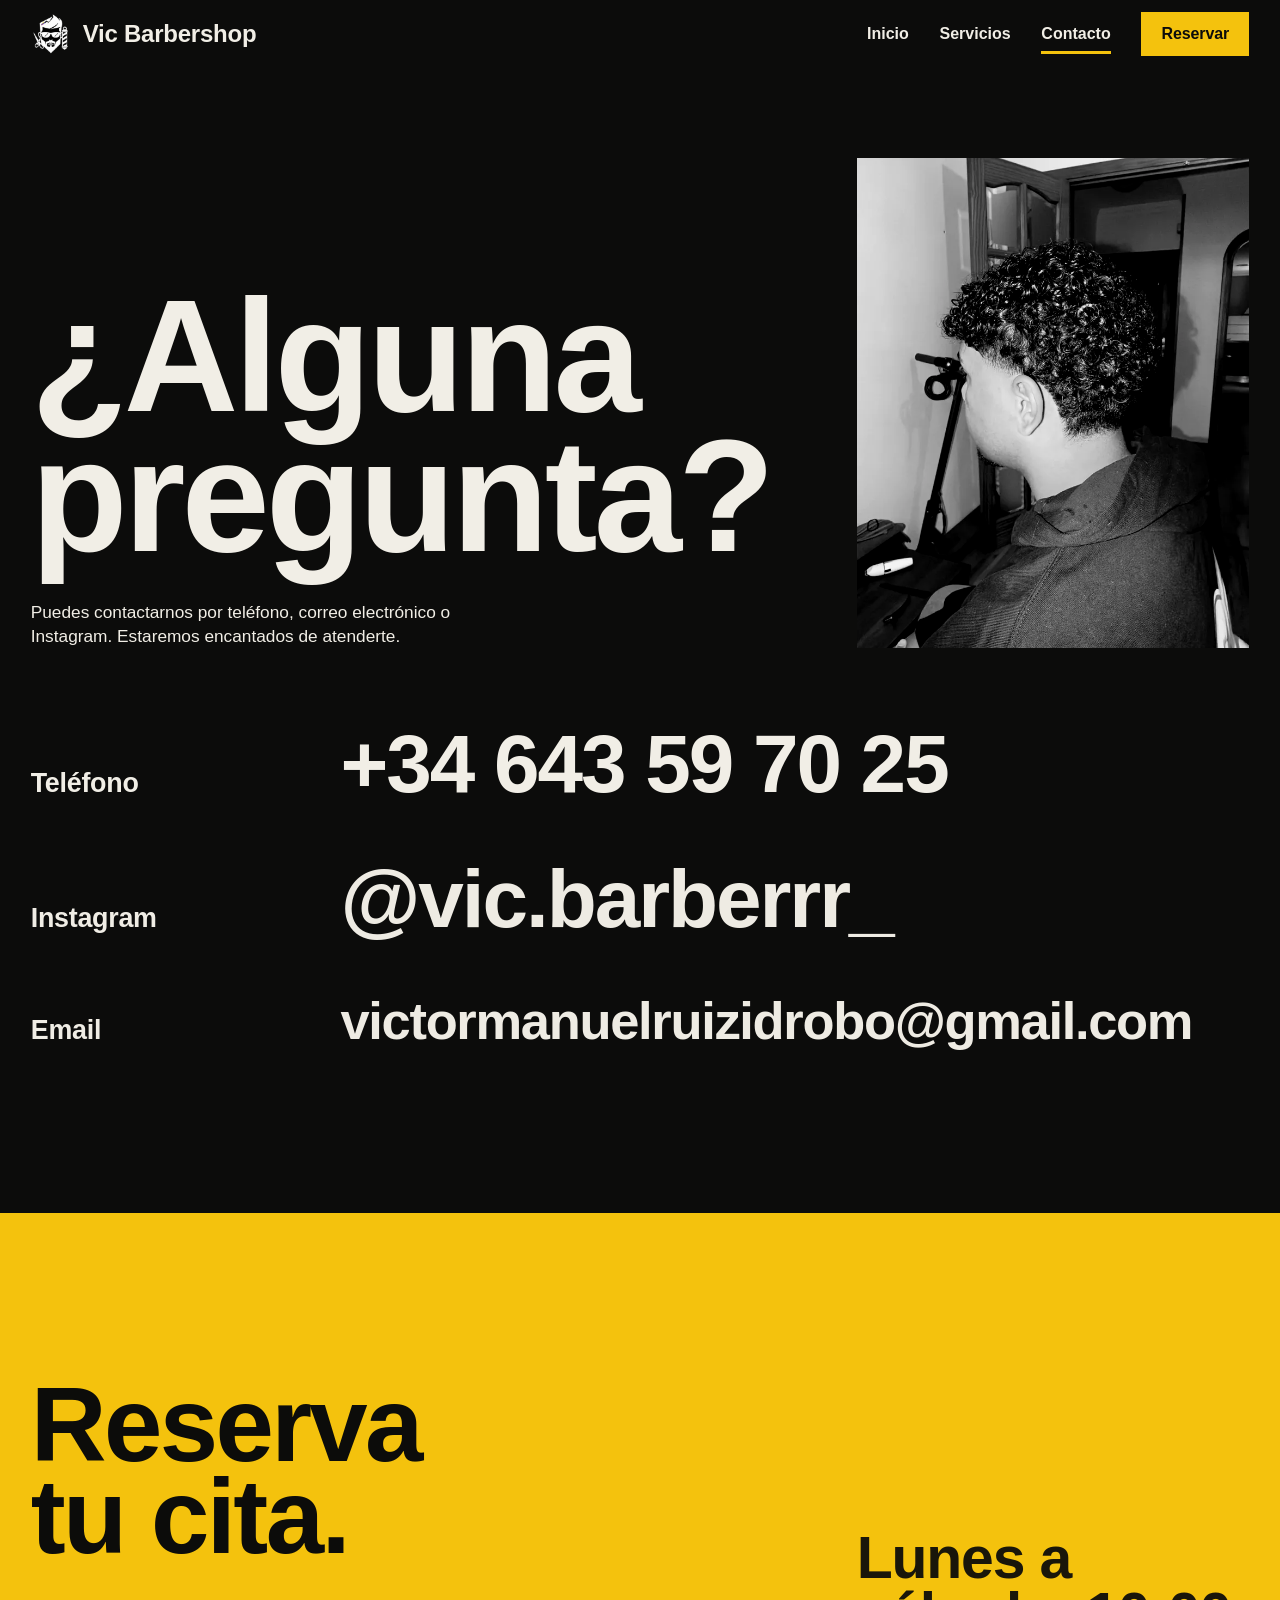
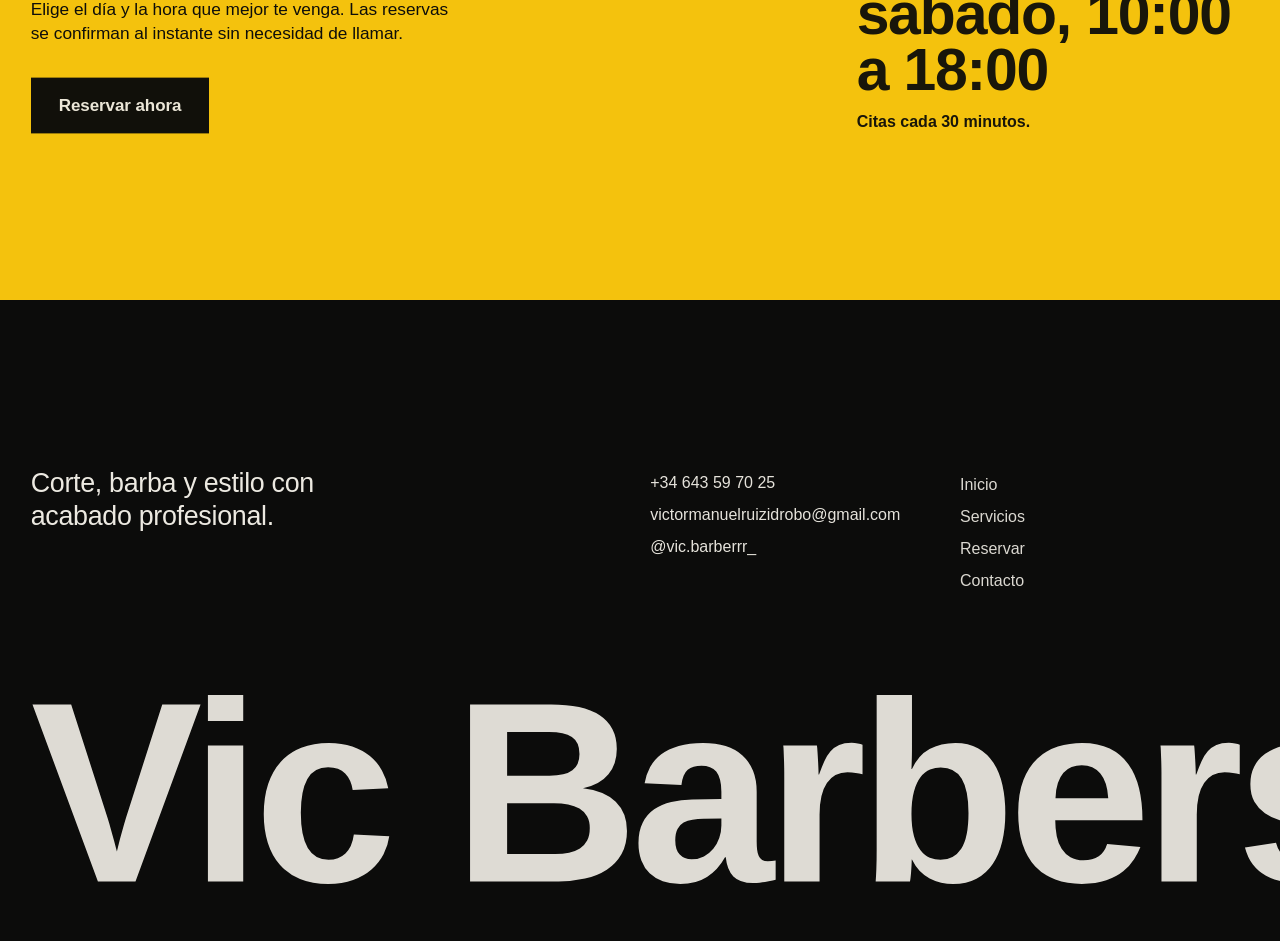
==== contacto.html @ f4f356b8 "Rediseño completo de Vic Barbershop Nueva identidad visual (negro, hueso y amarillo; tipografía Arch" ====
<!DOCTYPE html>
<html lang="es">
<head>
  <meta charset="UTF-8">
  <meta name="viewport" content="width=device-width, initial-scale=1.0, viewport-fit=cover">
  <title>Contacto | Vic Barbershop</title>
  <meta name="description" content="Contacta con Vic Barbershop por teléfono, correo electrónico o Instagram.">
  <meta name="theme-color" content="#0c0c0b">
  <meta property="og:type" content="website">
  <meta property="og:title" content="Contacto | Vic Barbershop">
  <meta property="og:description" content="Contacta con Vic Barbershop por teléfono, correo electrónico o Instagram.">
  <meta property="og:image" content="media/og.jpg">
  <link rel="icon" href="media/icon-180.png">
  <link rel="apple-touch-icon" href="media/icon-180.png">
  <link rel="preload" href="fonts/archivo-var.woff2" as="font" type="font/woff2" crossorigin>
  <link rel="stylesheet" href="css/site.css">
</head>
<body>
<a class="skip" href="#contenido">Saltar al contenido</a>
<header class="nav">
  <a class="brand" href="index.html" aria-label="Vic Barbershop, inicio">
    <img src="media/logo-128.webp" width="40" height="40" alt="">
    <span>Vic Barbershop</span>
  </a>
  <nav class="nav-links" aria-label="Navegación principal">
    <a href="index.html">Inicio</a>
    <a href="servicios.html">Servicios</a>
    <a href="contacto.html" aria-current="page">Contacto</a>
    <a class="btn" href="reservar.html">Reservar</a>
  </nav>
  <button class="menu-btn" type="button" aria-expanded="false" aria-controls="menu-movil">Menú</button>
</header>
<nav class="mobile-nav" id="menu-movil" aria-label="Navegación móvil">
  <div>
    <a class="big" href="index.html">Inicio</a>
    <a class="big" href="servicios.html">Servicios</a>
    <a class="big" href="reservar.html">Reservar</a>
    <a class="big" href="contacto.html" aria-current="page">Contacto</a>
  </div>
  <a class="btn" href="reservar.html">Reservar cita</a>
</nav>
<main id="contenido">
  <section class="page-head" data-reveal-group>
    <div class="copy">
      <h1 data-reveal>¿Alguna pregunta?</h1>
      <p class="lede" data-reveal>Puedes contactarnos por teléfono, correo electrónico o Instagram. Estaremos encantados de atenderte.</p>
    </div>
    <figure data-clip><img src="media/corte-03-720.webp" srcset="media/corte-03-720.webp 720w, media/corte-03-1400.webp 1400w" sizes="(max-width: 860px) 100vw, 33vw" width="720" height="960" alt="Corte con rizo definido y nuca limpia, visto por detrás" style="object-position:55% 30%" fetchpriority="high"></figure>
  </section>

  <section class="wrap" style="padding-bottom: var(--section)" aria-label="Formas de contacto">
    <div class="contact-list">
      <div class="contact-item" data-reveal-group>
        <h2 data-reveal>Teléfono</h2>
        <a href="tel:+34643597025" data-reveal>+34 643 59 70 25</a>
      </div>
      <div class="contact-item" data-reveal-group>
        <h2 data-reveal>Instagram</h2>
        <a href="https://instagram.com/vic.barberrr_" target="_blank" rel="noreferrer" data-reveal>@vic.barberrr_</a>
      </div>
      <div class="contact-item" data-reveal-group>
        <h2 data-reveal>Email</h2>
        <a class="long" href="mailto:victormanuelruizidrobo@gmail.com" data-reveal>victormanuelruizidrobo@gmail.com</a>
      </div>
    </div>
  </section>

  <section class="section wrap on-accent" aria-labelledby="t-reserva">
    <div class="close" data-reveal-group>
      <div class="close-main">
        <h2 id="t-reserva" data-reveal>Reserva tu cita.</h2>
        <p class="lede" data-reveal>Elige el día y la hora que mejor te venga. Las reservas se confirman al instante sin necesidad de llamar.</p>
        <a class="btn dark" href="reservar.html" data-reveal>Reservar ahora</a>
      </div>
      <div class="close-side" data-reveal>
        <p class="hours">Lunes a sábado, 10:00 a 18:00</p>
        <p>Citas cada 30 minutos.</p>
      </div>
    </div>
  </section>

</main>
<footer class="footer">
  <div class="footer-grid" data-reveal-group>
    <p class="statement" data-reveal>Corte, barba y estilo con acabado profesional.</p>
    <ul data-reveal>
      <li><a href="tel:+34643597025">+34 643 59 70 25</a></li>
      <li><a href="mailto:victormanuelruizidrobo@gmail.com">victormanuelruizidrobo@gmail.com</a></li>
      <li><a href="https://instagram.com/vic.barberrr_" target="_blank" rel="noreferrer">@vic.barberrr_</a></li>
    </ul>
    <ul data-reveal>
      <li><a href="index.html">Inicio</a></li>
      <li><a href="servicios.html">Servicios</a></li>
      <li><a href="reservar.html">Reservar</a></li>
      <li><a href="contacto.html">Contacto</a></li>
    </ul>
  </div>
  <p class="footer-name" aria-hidden="true">Vic Barbershop</p>
</footer>
<script src="vendor/gsap.min.js" defer></script>
<script src="vendor/ScrollTrigger.min.js" defer></script>
<script src="js/site.js" defer></script>
</body>
</html>
---- css/site.css ----
/* ═══════════════════════════════════════════════════════════════════════════
   VIC BARBERSHOP — sistema visual
   Un solo tipo (Archivo variable), negro tinta, hueso y un amarillo sacado
   de la bandera del logo. Sin degradados, sin sombras, sin líneas finas.
   ═══════════════════════════════════════════════════════════════════════════ */

@font-face {
  font-family: "Archivo";
  src: url("../fonts/archivo-var.woff2") format("woff2");
  font-weight: 100 900;
  font-stretch: 62% 125%;
  font-display: swap;
}

:root {
  --ground: #0c0c0b;
  --ground-2: #181816;
  --ground-3: #23231f;
  --ink: #f1eee6;
  --ink-2: #a8a499;
  --paper: #ebe7dd;
  --paper-2: #dcd7ca;
  --paper-ink: #0c0c0b;
  --paper-ink-2: #55524a;
  --accent: #f4c20d;
  --error: #ff8a7a;

  --m: clamp(16px, 2.4vw, 36px);
  --gap: clamp(12px, 1.6vw, 24px);
  --nav-h: 68px;
  --section: clamp(96px, 13vw, 200px);

  --t-display: clamp(4.4rem, 12.4vw, 13.5rem);
  --t-h2: clamp(3rem, 8.2vw, 8.5rem);
  --t-h3: clamp(1.9rem, 4.6vw, 4.6rem);
  --t-statement: clamp(1.25rem, 2.1vw, 2.1rem);
  --t-body: clamp(1rem, 1.05vw, 1.125rem);

  --ease: cubic-bezier(.2, .7, .1, 1);
}

*, *::before, *::after { box-sizing: border-box; }
html { -webkit-text-size-adjust: 100%; }
body {
  margin: 0;
  background: var(--ground);
  color: var(--ink);
  font-family: "Archivo", "Helvetica Neue", Arial, sans-serif;
  font-size: var(--t-body);
  line-height: 1.5;
  font-stretch: 100%;
  -webkit-font-smoothing: antialiased;
  overflow-x: clip;
}
img, video { display: block; max-width: 100%; }
a { color: inherit; text-decoration: none; }
button { font: inherit; color: inherit; }
h1, h2, h3, p, ul, ol, figure, blockquote { margin: 0; padding: 0; }
ul, ol { list-style: none; }
::selection { background: var(--accent); color: var(--paper-ink); }
:focus-visible { outline: 3px solid var(--accent); outline-offset: 3px; }

.sr-only {
  position: absolute; width: 1px; height: 1px; overflow: hidden;
  clip-path: inset(50%); white-space: nowrap;
}
.skip {
  position: fixed; left: var(--m); top: -100px; z-index: 200;
  background: var(--accent); color: var(--paper-ink); padding: 12px 16px; font-weight: 700;
}
.skip:focus { top: 12px; }

/* ── Tipografía ─────────────────────────────────────────────────────────── */
.display, h1, h2, .h3 {
  font-stretch: 62%;
  font-weight: 800;
  letter-spacing: -0.025em;
  line-height: .88;
  text-wrap: balance;
}
h1, .display { font-size: var(--t-display); }
h2 { font-size: var(--t-h2); }
.h3 { font-size: var(--t-h3); line-height: .95; }
.statement {
  font-size: var(--t-statement);
  line-height: 1.22;
  font-weight: 500;
  letter-spacing: -0.012em;
  max-width: 26ch;
}
.lede { font-size: clamp(1.05rem, 1.35vw, 1.4rem); line-height: 1.4; max-width: 44ch; }
.note { color: var(--ink-2); }
.on-paper .note { color: var(--paper-ink-2); }

/* ── Marco ──────────────────────────────────────────────────────────────── */
.wrap { padding-inline: var(--m); }
.grid {
  display: grid;
  grid-template-columns: repeat(12, minmax(0, 1fr));
  column-gap: var(--gap);
}
.section { padding-block: var(--section); }
.on-paper { background: var(--paper); color: var(--paper-ink); }
.on-accent { background: var(--accent); color: var(--paper-ink); }

/* ── Botones ────────────────────────────────────────────────────────────── */
.btn {
  display: inline-flex; align-items: center; justify-content: center;
  min-height: 56px; padding: 0 28px;
  background: var(--accent); color: var(--paper-ink);
  font-weight: 700; font-size: 1.0625rem; letter-spacing: -0.005em;
  border: 0; border-radius: 0; cursor: pointer;
  transition: transform .25s var(--ease), background-color .2s, color .2s;
}
.btn:hover { background: var(--ink); color: var(--ground); }
.btn:active { transform: scale(.97); }
.btn.ghost { background: var(--ground-3); color: var(--ink); }
.btn.ghost:hover { background: var(--ink); color: var(--ground); }
.btn.dark { background: var(--paper-ink); color: var(--paper); }
.btn.dark:hover { background: #fff; color: var(--paper-ink); }
.on-paper .btn.ghost { background: var(--paper-2); color: var(--paper-ink); }
.on-paper .btn:hover, .on-paper .btn.ghost:hover { background: var(--paper-ink); color: var(--paper); }
.btn-row { display: flex; flex-wrap: wrap; gap: 12px; }

.link {
  font-weight: 700;
  background: linear-gradient(currentColor, currentColor) no-repeat 0 100% / 100% 3px;
  padding-bottom: 4px;
  transition: background-size .3s var(--ease);
}
.link:hover { background-size: 0 3px; background-position: 100% 100%; }

/* ── Navegación ─────────────────────────────────────────────────────────── */
.nav {
  position: fixed; inset: 0 0 auto 0; z-index: 100;
  height: var(--nav-h);
  background: var(--ground);
  display: flex; align-items: center; justify-content: space-between;
  padding-inline: var(--m);
  transition: transform .4s var(--ease);
}
.nav.hide { transform: translateY(-100%); }
.brand { display: flex; align-items: center; gap: 12px; font-weight: 800; font-stretch: 62%; font-size: 1.5rem; letter-spacing: -0.01em; }
.brand img { width: 40px; height: 40px; object-fit: cover; }
.nav-links { display: flex; align-items: center; gap: clamp(18px, 2.4vw, 40px); }
.nav-links a { font-weight: 600; font-size: 1rem; padding: 8px 0; }
.nav-links a:not(.btn) {
  background: linear-gradient(var(--accent), var(--accent)) no-repeat 0 100% / 0 3px;
  transition: background-size .3s var(--ease);
}
.nav-links a:not(.btn):hover, .nav-links a[aria-current="page"] { background-size: 100% 3px; }
.nav-links .btn { min-height: 44px; padding: 0 20px; font-size: 1rem; }
.menu-btn {
  display: none; min-height: 44px; padding: 0 16px;
  background: var(--ground-3); border: 0; font-weight: 700; cursor: pointer;
}
.mobile-nav {
  position: fixed; inset: var(--nav-h) 0 0 0; z-index: 99;
  background: var(--ground);
  display: flex; flex-direction: column; justify-content: space-between;
  padding: 24px var(--m) calc(24px + env(safe-area-inset-bottom));
  visibility: hidden; opacity: 0; transform: translateY(-12px);
  transition: opacity .3s, transform .4s var(--ease), visibility 0s .4s;
}
.mobile-nav.open { visibility: visible; opacity: 1; transform: none; transition-delay: 0s; }
.mobile-nav a.big {
  display: block; font-stretch: 62%; font-weight: 800; font-size: clamp(3.2rem, 17vw, 5.5rem);
  line-height: 1; letter-spacing: -0.025em; padding: 6px 0;
}
.mobile-nav a.big[aria-current="page"] { color: var(--accent); }
.mobile-nav .btn { width: 100%; }
main { padding-top: var(--nav-h); }

/* ── Hero (inicio) ──────────────────────────────────────────────────────── */
.hero {
  min-height: calc(100svh - var(--nav-h));
  display: grid;
  grid-template-columns: repeat(12, minmax(0, 1fr));
  column-gap: var(--gap);
  padding-inline: var(--m);
  padding-bottom: var(--m);
  align-items: end;
}
.hero-copy { grid-column: 1 / span 7; padding-bottom: clamp(8px, 2vw, 32px); }
.hero-copy h1 { margin-bottom: clamp(20px, 2.6vw, 40px); }
.hero-copy .lede { margin-bottom: clamp(24px, 2.6vw, 40px); }
.hero-media {
  grid-column: 8 / -1;
  align-self: stretch;
  position: relative; overflow: hidden;
  min-height: 60svh;
  background: var(--ground-2);
}
.hero-media video, .hero-media img {
  position: absolute; inset: 0; width: 100%; height: 100%; object-fit: cover; object-position: 50% 30%;
}
.hero-media figcaption {
  position: absolute; left: 0; bottom: 0; z-index: 2;
  background: var(--accent); color: var(--paper-ink);
  padding: 10px 16px; font-weight: 700;
}

/* ── Escena: la vuelta (vídeo controlado por el scroll) ──────────────────── */
.scene { position: relative; }
.scene-stage {
  display: grid;
  grid-template-columns: repeat(12, minmax(0, 1fr));
  column-gap: var(--gap);
  padding: var(--section) var(--m);
  align-items: center;
}
.scrub {
  position: relative; overflow: hidden; background: var(--ground-2);
  aspect-ratio: 9 / 16;
}
.scrub video, .scrub img {
  position: absolute; inset: 0; width: 100%; height: 100%; object-fit: cover;
}
.scrub video { opacity: 0; }
.scrub.ready video { opacity: 1; }
.scrub.ready img { visibility: hidden; }

.vuelta .scrub { grid-column: 2 / span 4; }
.vuelta-copy { grid-column: 7 / -1; }
.vuelta-copy h2 { margin-bottom: clamp(24px, 3vw, 56px); }
.beats { display: grid; gap: 24px; }
.meter { display: none; }

.textura .scrub { grid-column: 8 / span 5; aspect-ratio: 3 / 4; }
.textura-copy { grid-column: 1 / span 6; grid-row: 1; }
.textura-copy h2 { margin-bottom: clamp(20px, 2.4vw, 40px); }
.textura-copy .statement { margin-bottom: 32px; }

/* Con movimiento: escenas fijadas */
.motion .vuelta { height: 420vh; }
.motion .textura { height: 260vh; }
.motion .scene-stage {
  position: sticky; top: 0; height: 100svh;
  padding-block: calc(var(--nav-h) + 12px) 24px;
}
.motion .scrub { height: 100%; width: auto; max-width: 100%; justify-self: center; }
.motion .vuelta .scrub { grid-column: 1 / span 6; justify-self: end; }
.motion .beats { position: relative; display: block; min-height: 7.5em; }
.motion .beats .statement { position: absolute; inset: 0 auto auto 0; }
.motion .meter {
  display: block; margin-top: 40px; height: 8px; width: min(360px, 100%);
  background: var(--ground-3);
}
.motion .meter i { display: block; height: 100%; background: var(--accent); transform-origin: 0 50%; transform: scaleX(0); }
.motion .textura .scrub { grid-column: 7 / -1; justify-self: start; }

/* ── Galería ────────────────────────────────────────────────────────────── */
.gallery { padding-block: var(--section) 0; }
.gallery-head { padding-inline: var(--m); display: grid; grid-template-columns: repeat(12, minmax(0, 1fr)); column-gap: var(--gap); align-items: end; margin-bottom: clamp(32px, 5vw, 80px); }
.gallery-head h2 { grid-column: 1 / span 8; }
.gallery-head p { grid-column: 9 / -1; }
.track {
  display: flex; gap: var(--gap); align-items: flex-end;
  padding-inline: var(--m);
  overflow-x: auto; scroll-snap-type: x mandatory;
  scrollbar-width: none; padding-bottom: var(--section);
}
.track::-webkit-scrollbar { display: none; }
.shot { flex: 0 0 auto; width: min(78vw, 46svh); scroll-snap-align: center; }
.shot .frame { overflow: hidden; background: var(--ground-2); aspect-ratio: 3 / 4; }
.shot.tall .frame { aspect-ratio: 3 / 4.4; }
.shot.wide { width: min(86vw, 62svh); }
.shot.wide .frame { aspect-ratio: 1 / 1; }
.shot img { width: 100%; height: 100%; object-fit: cover; transition: transform .8s var(--ease); }
.shot:hover img { transform: scale(1.04); }
.shot figcaption { padding-top: 12px; font-weight: 600; }

.motion .gallery.pinned { padding: 0; }
.motion .gallery.pinned .gallery-stage {
  position: sticky; top: 0; height: 100svh; overflow: hidden;
  display: flex; flex-direction: column; justify-content: center;
  padding-top: var(--nav-h);
}
.motion .gallery.pinned .gallery-head { margin-bottom: clamp(16px, 2.4vw, 32px); }
.motion .gallery.pinned .gallery-head h2 { font-size: clamp(3rem, 6.4vw, 6.5rem); }
.motion .gallery.pinned .track {
  overflow: visible; scroll-snap-type: none; padding-bottom: 0; width: max-content;
  align-items: center; will-change: transform;
}
.motion .gallery.pinned .shot { width: auto; }
.motion .gallery.pinned .shot .frame { height: 56svh; width: auto; }
.motion .gallery.pinned .shot.tall .frame { height: 66svh; }
.motion .gallery.pinned .shot.wide .frame { height: 50svh; }
.motion .gallery.pinned .shot:nth-child(even) { transform: translateY(4svh); }
.motion .gallery.pinned .shot:nth-child(3n) { transform: translateY(-3svh); }

/* ── Servicios ──────────────────────────────────────────────────────────── */
.section-head { display: grid; grid-template-columns: repeat(12, minmax(0, 1fr)); column-gap: var(--gap); align-items: end; margin-bottom: clamp(40px, 6vw, 96px); }
.section-head h2 { grid-column: 1 / span 7; }
.section-head p { grid-column: 9 / -1; }
.menu { display: grid; gap: clamp(28px, 4vw, 64px); }
.menu-row {
  display: grid; grid-template-columns: repeat(12, minmax(0, 1fr)); column-gap: var(--gap);
  align-items: baseline;
}
.menu-row .h3 { grid-column: 1 / span 6; }
.menu-row p { grid-column: 7 / span 4; font-size: clamp(1.05rem, 1.35vw, 1.4rem); line-height: 1.35; }
.menu-row .price { grid-column: 11 / -1; justify-self: end; font-stretch: 62%; font-weight: 800; font-size: var(--t-h3); line-height: .95; letter-spacing: -0.02em; font-variant-numeric: tabular-nums; }
.menu-row .h3, .menu-row .price { transition: transform .5s var(--ease); }
a.menu-row:hover .h3 { transform: translateX(16px); }
a.menu-row:hover .price { transform: translateX(-16px); }
.menu-foot { margin-top: clamp(40px, 6vw, 96px); }

/* ── Cierre: reservar ───────────────────────────────────────────────────── */
.close { display: grid; grid-template-columns: repeat(12, minmax(0, 1fr)); column-gap: var(--gap); row-gap: 48px; align-items: end; }
.close-main { grid-column: 1 / span 7; }
.close-main h2 { margin-bottom: clamp(20px, 2.6vw, 40px); }
.close-main .lede { margin-bottom: 32px; }
.close-side { grid-column: 9 / -1; }
.hours { font-stretch: 62%; font-weight: 800; font-size: var(--t-h3); line-height: .95; letter-spacing: -0.02em; }
.hours + p { margin-top: 12px; font-weight: 600; }

/* ── Pie ────────────────────────────────────────────────────────────────── */
.footer { padding: var(--section) var(--m) calc(var(--m) + env(safe-area-inset-bottom)); }
.footer-grid { display: grid; grid-template-columns: repeat(12, minmax(0, 1fr)); column-gap: var(--gap); row-gap: 32px; margin-bottom: clamp(48px, 7vw, 120px); }
.footer-grid > :nth-child(1) { grid-column: 1 / span 5; }
.footer-grid > :nth-child(2) { grid-column: 7 / span 3; }
.footer-grid > :nth-child(3) { grid-column: 10 / -1; }
.footer-grid li { padding: 4px 0; }
.footer-grid a:hover { color: var(--accent); }
.footer-name { font-stretch: 62%; font-weight: 800; font-size: clamp(3.6rem, 20.1vw, 24rem); line-height: .8; letter-spacing: -0.03em; white-space: nowrap; }

/* ── Cabecera de páginas interiores ─────────────────────────────────────── */
.page-head {
  display: grid; grid-template-columns: repeat(12, minmax(0, 1fr)); column-gap: var(--gap);
  padding: clamp(48px, 7vw, 120px) var(--m) clamp(48px, 6vw, 96px);
  align-items: end;
}
.page-head .copy { grid-column: 1 / span 7; }
.page-head h1 { margin-bottom: clamp(20px, 2.6vw, 40px); }
.page-head figure { grid-column: 9 / -1; overflow: hidden; aspect-ratio: 4 / 5; background: var(--ground-2); }
.page-head figure img { width: 100%; height: 100%; object-fit: cover; }

/* ── Contacto ───────────────────────────────────────────────────────────── */
.contact-list { display: grid; gap: clamp(32px, 4.5vw, 72px); }
.contact-item { display: grid; grid-template-columns: repeat(12, minmax(0, 1fr)); column-gap: var(--gap); align-items: baseline; }
.contact-item h2 { grid-column: 1 / span 3; font-size: var(--t-statement); font-stretch: 100%; font-weight: 600; letter-spacing: -0.01em; line-height: 1.2; }
.contact-item a {
  grid-column: 4 / -1; justify-self: start;
  font-stretch: 62%; font-weight: 800; font-size: clamp(2.1rem, 6.4vw, 6.6rem); line-height: .95; letter-spacing: -0.025em;
  overflow-wrap: anywhere; transition: color .2s, transform .5s var(--ease);
}
.contact-item a:hover { color: var(--accent); transform: translateX(12px); }
.contact-item a.long { font-size: clamp(1.45rem, 4.1vw, 4.2rem); }

/* ── Reservar ───────────────────────────────────────────────────────────── */
.booking { display: grid; grid-template-columns: repeat(12, minmax(0, 1fr)); column-gap: var(--gap); row-gap: 64px; padding: 0 var(--m) var(--section); align-items: start; }
.booking-form { grid-column: 1 / span 7; }
.booking-info { grid-column: 9 / -1; position: sticky; top: calc(var(--nav-h) + 24px); background: var(--ground-2); padding: clamp(24px, 2.6vw, 40px); }
.booking-info h2 { font-size: var(--t-h3); margin-bottom: 28px; }
.booking-info li { padding: 14px 0; }
.booking-info strong { display: block; font-size: 1.125rem; margin-bottom: 2px; }
.booking-info a { color: var(--accent); font-weight: 700; }

.form { display: grid; gap: clamp(28px, 3vw, 44px); }
.field-grid { display: grid; grid-template-columns: 1fr 1fr; gap: var(--gap); }
.field-group { display: grid; gap: 10px; min-width: 0; }
.field-label { font-weight: 700; font-size: 1.125rem; }
.field-label small { font-weight: 500; font-size: 1rem; color: var(--ink-2); }
input, select, textarea {
  width: 100%; min-height: 60px; padding: 16px 18px;
  background: var(--ground-2); color: var(--ink);
  border: 0; border-bottom: 3px solid var(--ground-3); border-radius: 0;
  font: inherit; font-size: 1.125rem; outline: none;
  transition: border-color .2s, background-color .2s;
}
input:hover, textarea:hover { background: var(--ground-3); }
input:focus, select:focus, textarea:focus { border-bottom-color: var(--accent); background: var(--ground-3); }
input::placeholder, textarea::placeholder { color: #86837a; }
textarea { min-height: 120px; resize: vertical; }
input[type="date"] { color-scheme: dark; }
select option { background: #111; color: var(--ink); }

.service-picker { display: grid; grid-template-columns: 1fr 1fr; gap: 10px; }
.service-opt {
  display: flex; justify-content: space-between; align-items: baseline; gap: 12px;
  min-height: 76px; padding: 16px 18px; text-align: left;
  background: var(--ground-2); border: 0; cursor: pointer;
  transition: background-color .2s, color .2s, transform .25s var(--ease);
}
.service-opt:hover { background: var(--ground-3); }
.service-opt:active { transform: scale(.98); }
.service-opt .n { font-weight: 700; font-size: 1.125rem; line-height: 1.2; }
.service-opt .p { font-stretch: 62%; font-weight: 800; font-size: 2rem; line-height: 1; font-variant-numeric: tabular-nums; }
.service-opt[aria-pressed="true"] { background: var(--accent); color: var(--paper-ink); }

.day-strip { display: flex; gap: 8px; overflow-x: auto; scrollbar-width: none; margin-inline: calc(var(--m) * -1); padding-inline: var(--m); }
.day-strip::-webkit-scrollbar { display: none; }
.day {
  flex: 0 0 auto; min-width: 76px; min-height: 76px; padding: 10px 12px;
  display: grid; place-content: center; text-align: center; gap: 2px;
  background: var(--ground-2); border: 0; cursor: pointer;
  transition: background-color .2s, color .2s, transform .25s var(--ease);
}
.day:hover { background: var(--ground-3); }
.day:active { transform: scale(.96); }
.day .w { font-weight: 600; font-size: .9375rem; }
.day .d { font-stretch: 62%; font-weight: 800; font-size: 2rem; line-height: 1; }
.day[aria-pressed="true"] { background: var(--accent); color: var(--paper-ink); }
.date-alt { display: grid; grid-template-columns: auto minmax(0, 260px); align-items: center; gap: 16px; }
.date-alt label { color: var(--ink-2); }

.time-grid { display: grid; grid-template-columns: repeat(4, 1fr); gap: 8px; }
.time-btn {
  min-height: 56px; padding: 8px; border: 0; border-radius: 0;
  background: var(--ground-2); color: var(--ink);
  font: inherit; font-weight: 700; font-size: 1.125rem; font-variant-numeric: tabular-nums;
  cursor: pointer; text-align: center;
  transition: background-color .15s, color .15s, transform .25s var(--ease);
}
.time-btn:hover:not(.occupied):not(.selected) { background: var(--ground-3); }
.time-btn:active:not(.occupied) { transform: scale(.95); }
.time-btn.selected { background: var(--accent); color: var(--paper-ink); }
.time-btn.occupied { opacity: .32; cursor: not-allowed; text-decoration: line-through; }

.error-msg { display: none; color: var(--error); font-weight: 600; }
.error-msg.show { display: block; }
.form .btn { justify-self: start; min-height: 64px; padding: 0 36px; font-size: 1.1875rem; }

.success-box { display: none; gap: 20px; background: var(--accent); color: var(--paper-ink); padding: clamp(24px, 3.4vw, 56px); }
.success-box.show { display: grid; }
.success-box h3 { font-stretch: 62%; font-weight: 800; font-size: var(--t-h3); line-height: .95; letter-spacing: -0.02em; margin: 0; }
.success-box p { font-size: var(--t-statement); line-height: 1.25; font-weight: 500; max-width: 28ch; }
.success-box .btn { justify-self: start; background: var(--paper-ink); color: var(--paper); }
.success-box .btn:hover { background: #fff; color: var(--paper-ink); }

/* ── Entradas ───────────────────────────────────────────────────────────── */
.motion [data-reveal] { opacity: 0; transform: translateY(28px); }
.motion [data-clip] { clip-path: inset(0 0 100% 0); }

/* ── Tablet y móvil ─────────────────────────────────────────────────────── */
@media (max-width: 860px) {
  :root { --nav-h: 60px; }
  .nav-links { display: none; }
  .menu-btn { display: inline-flex; align-items: center; }

  .hero { display: flex; flex-direction: column-reverse; align-items: stretch; gap: 24px; padding-bottom: 32px; min-height: 0; }
  .hero-media { min-height: 0; height: 56svh; margin-inline: calc(var(--m) * -1); }
  .hero-copy h1 { font-size: clamp(4.4rem, 21.5vw, 9rem); }

  .scene-stage { display: block; }
  .scene-stage .scrub { margin-bottom: 32px; }
  .textura-copy { margin-bottom: 32px; }

  .motion .scene-stage { display: block; padding: 0; }
  .motion .scene-stage .scrub { position: absolute; inset: 0; width: 100%; height: 100%; margin: 0; aspect-ratio: auto; }
  .motion .scene-stage .scrub::after {
    content: ""; position: absolute; inset: 35% 0 0 0;
    background: linear-gradient(to bottom, rgba(12,12,11,0), rgba(12,12,11,.9) 62%);
  }
  .motion .vuelta-copy, .motion .textura-copy {
    position: absolute; z-index: 2; left: var(--m); right: var(--m);
    bottom: calc(28px + env(safe-area-inset-bottom)); margin: 0; color: var(--ink);
  }
  .motion .vuelta-copy h2, .motion .textura-copy h2 { margin-bottom: 14px; }
  .motion .beats { min-height: 6.4em; }
  .motion .meter { margin-top: 12px; }
  .motion .textura-copy .statement { margin-bottom: 20px; }
  .motion .textura .btn.ghost { background: var(--accent); color: var(--paper-ink); }

  .gallery-head, .section-head { display: block; }
  .gallery-head h2, .section-head h2 { margin-bottom: 20px; }

  .menu-row { grid-template-columns: 1fr auto; row-gap: 8px; }
  .menu-row .h3 { grid-column: 1; }
  .menu-row .price { grid-column: 2; grid-row: 1; }
  .menu-row p { grid-column: 1 / -1; }

  .close { display: block; }
  .close-main { margin-bottom: 56px; }

  .footer-grid { display: block; }
  .footer-grid > * { margin-bottom: 28px; }

  .page-head { display: block; }
  .page-head figure { margin-top: 40px; aspect-ratio: 4 / 3; margin-inline: calc(var(--m) * -1); }

  .contact-item { display: block; }
  .contact-item h2 { margin-bottom: 6px; }

  .booking { display: block; }
  .booking-info { position: static; margin-top: 64px; }
  .field-grid, .service-picker { grid-template-columns: 1fr; }
  .time-grid { grid-template-columns: repeat(3, 1fr); }
  .date-alt { grid-template-columns: 1fr; gap: 8px; }
  .form .btn { justify-self: stretch; }
}

@media (prefers-reduced-motion: reduce) {
  *, *::before, *::after { transition-duration: .01ms !important; animation-duration: .01ms !important; scroll-behavior: auto !important; }
}
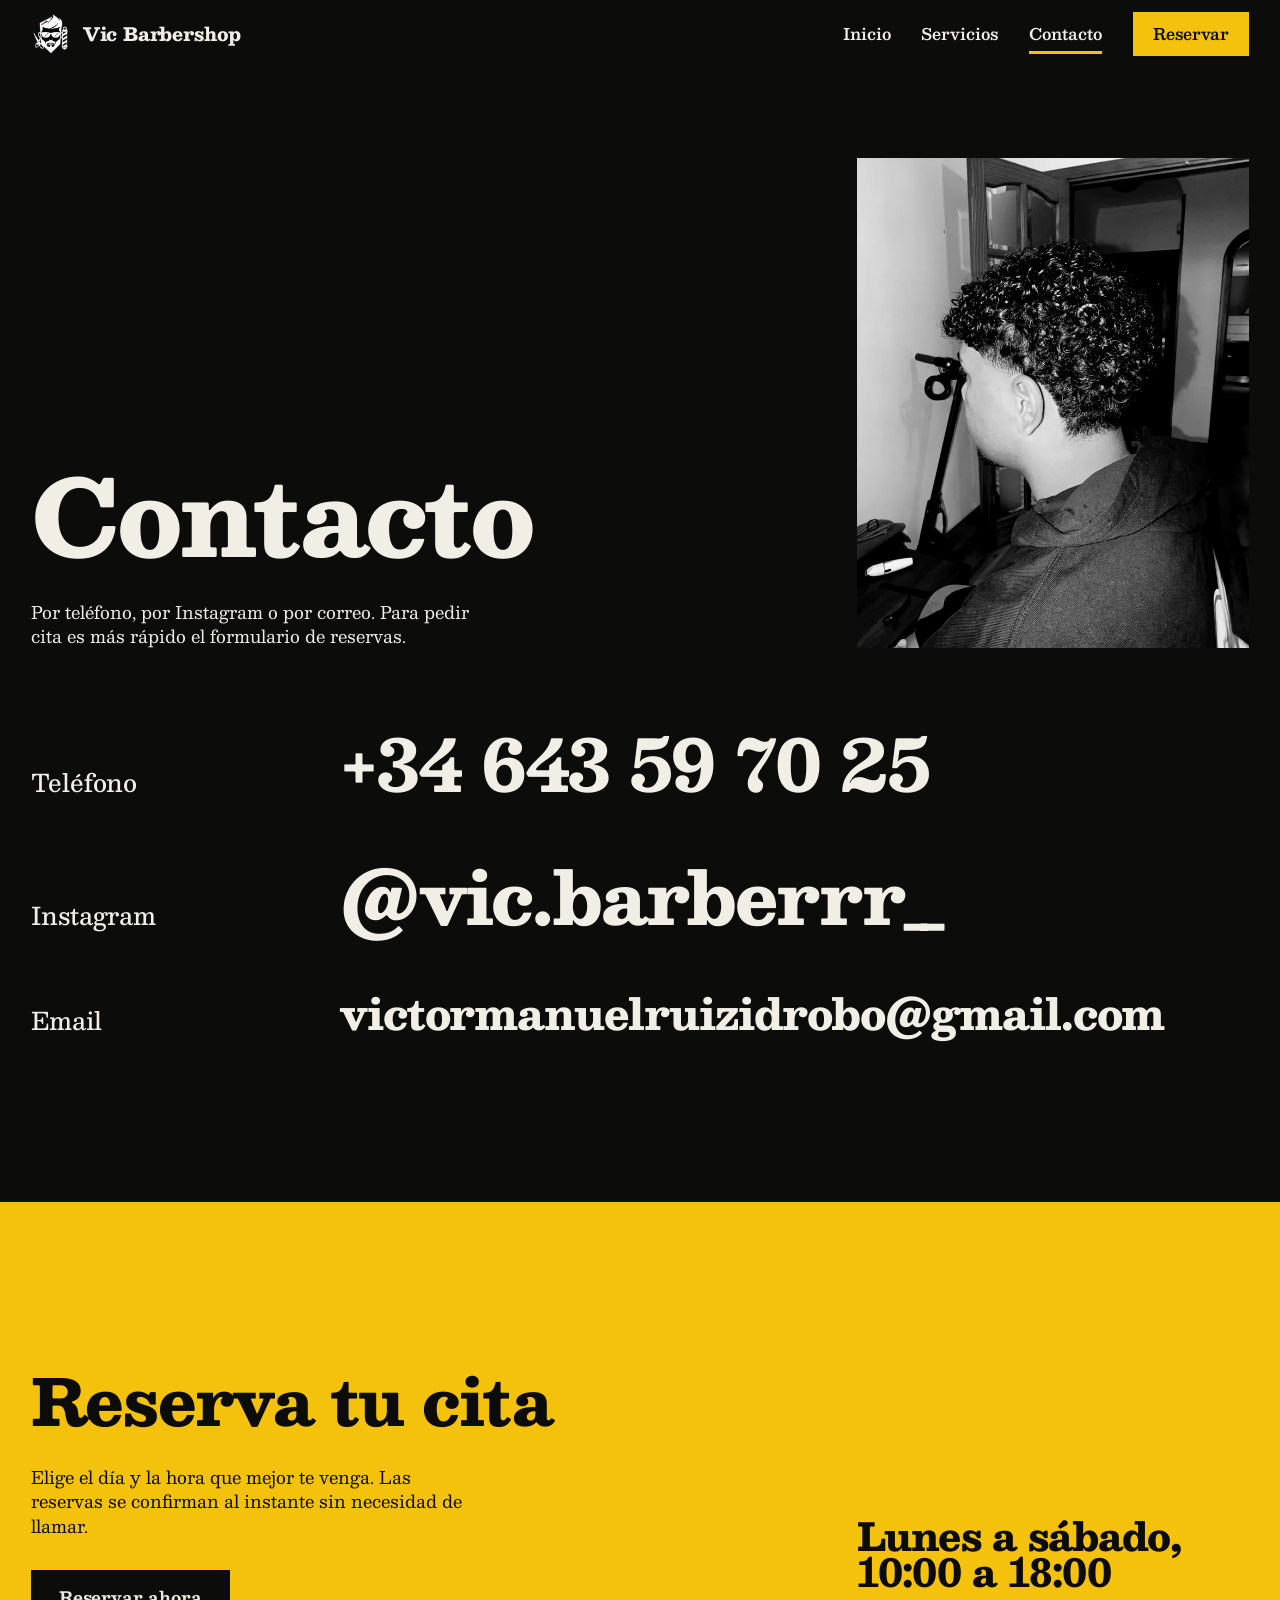
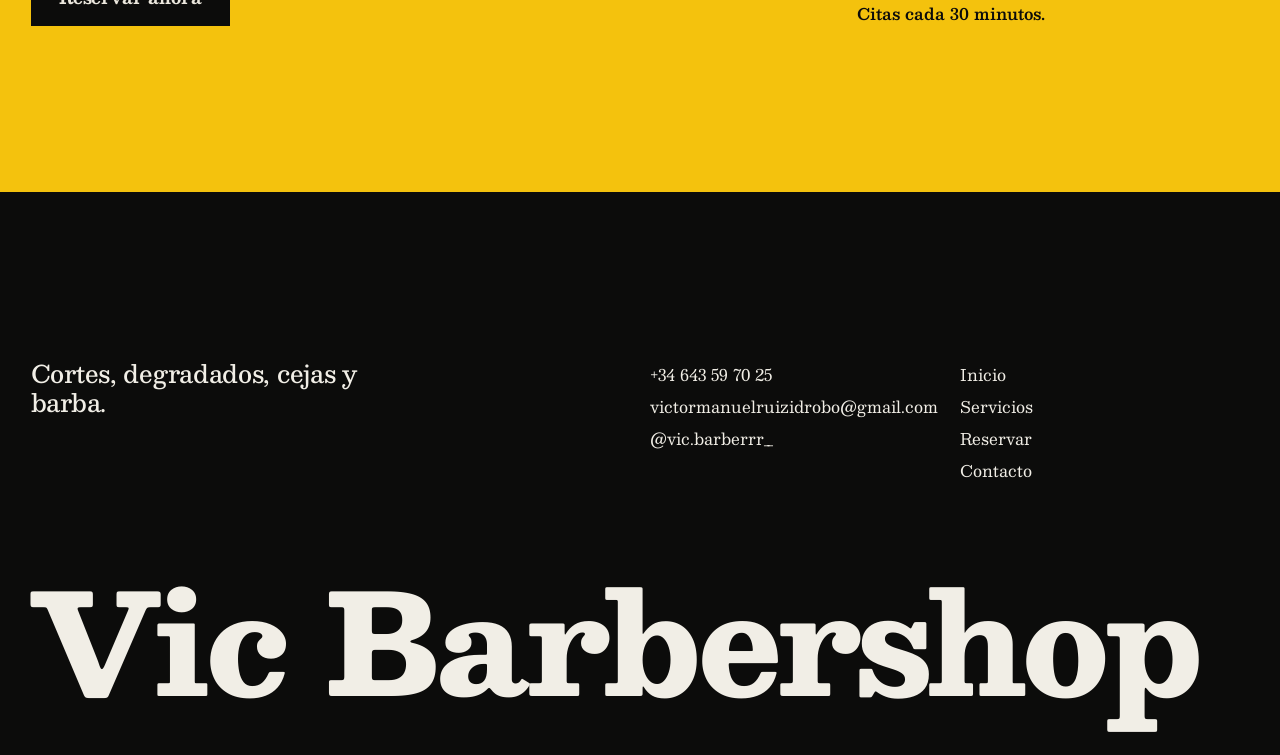
==== commit 6c077e02: "Galería sin nombres de cortes, tipografía Besley y textos más directos - Se quitan los pies de foto " ====
--- a/contacto.html
+++ b/contacto.html
@@ -12,7 +12,7 @@
   <meta property="og:image" content="media/og.jpg">
   <link rel="icon" href="media/icon-180.png">
   <link rel="apple-touch-icon" href="media/icon-180.png">
-  <link rel="preload" href="fonts/archivo-var.woff2" as="font" type="font/woff2" crossorigin>
+  <link rel="preload" href="fonts/besley-var.woff2" as="font" type="font/woff2" crossorigin>
   <link rel="stylesheet" href="css/site.css">
 </head>
 <body>
@@ -40,39 +40,39 @@
   <a class="btn" href="reservar.html">Reservar cita</a>
 </nav>
 <main id="contenido">
-  <section class="page-head" data-reveal-group>
+  <section class="page-head">
     <div class="copy">
-      <h1 data-reveal>¿Alguna pregunta?</h1>
-      <p class="lede" data-reveal>Puedes contactarnos por teléfono, correo electrónico o Instagram. Estaremos encantados de atenderte.</p>
+      <h1>Contacto</h1>
+      <p class="lede">Por teléfono, por Instagram o por correo. Para pedir cita es más rápido el formulario de reservas.</p>
     </div>
-    <figure data-clip><img src="media/corte-03-720.webp" srcset="media/corte-03-720.webp 720w, media/corte-03-1400.webp 1400w" sizes="(max-width: 860px) 100vw, 33vw" width="720" height="960" alt="Corte con rizo definido y nuca limpia, visto por detrás" style="object-position:55% 30%" fetchpriority="high"></figure>
+    <figure><img src="media/corte-03-720.webp" srcset="media/corte-03-720.webp 720w, media/corte-03-1400.webp 1400w" sizes="(max-width: 860px) 100vw, 33vw" width="720" height="960" alt="Corte con rizo definido y nuca limpia, visto por detrás" style="object-position:55% 30%" fetchpriority="high"></figure>
   </section>
 
   <section class="wrap" style="padding-bottom: var(--section)" aria-label="Formas de contacto">
     <div class="contact-list">
-      <div class="contact-item" data-reveal-group>
-        <h2 data-reveal>Teléfono</h2>
-        <a href="tel:+34643597025" data-reveal>+34 643 59 70 25</a>
+      <div class="contact-item">
+        <h2>Teléfono</h2>
+        <a href="tel:+34643597025">+34 643 59 70 25</a>
       </div>
-      <div class="contact-item" data-reveal-group>
-        <h2 data-reveal>Instagram</h2>
-        <a href="https://instagram.com/vic.barberrr_" target="_blank" rel="noreferrer" data-reveal>@vic.barberrr_</a>
+      <div class="contact-item">
+        <h2>Instagram</h2>
+        <a href="https://instagram.com/vic.barberrr_" target="_blank" rel="noreferrer">@vic.barberrr_</a>
       </div>
-      <div class="contact-item" data-reveal-group>
-        <h2 data-reveal>Email</h2>
-        <a class="long" href="mailto:victormanuelruizidrobo@gmail.com" data-reveal>victormanuelruizidrobo@gmail.com</a>
+      <div class="contact-item">
+        <h2>Email</h2>
+        <a class="long" href="mailto:victormanuelruizidrobo@gmail.com">victormanuelruizidrobo@gmail.com</a>
       </div>
     </div>
   </section>
 
   <section class="section wrap on-accent" aria-labelledby="t-reserva">
-    <div class="close" data-reveal-group>
+    <div class="close">
       <div class="close-main">
-        <h2 id="t-reserva" data-reveal>Reserva tu cita.</h2>
-        <p class="lede" data-reveal>Elige el día y la hora que mejor te venga. Las reservas se confirman al instante sin necesidad de llamar.</p>
-        <a class="btn dark" href="reservar.html" data-reveal>Reservar ahora</a>
+        <h2 id="t-reserva">Reserva tu cita</h2>
+        <p class="lede">Elige el día y la hora que mejor te venga. Las reservas se confirman al instante sin necesidad de llamar.</p>
+        <a class="btn dark" href="reservar.html">Reservar ahora</a>
       </div>
-      <div class="close-side" data-reveal>
+      <div class="close-side">
         <p class="hours">Lunes a sábado, 10:00 a 18:00</p>
         <p>Citas cada 30 minutos.</p>
       </div>
@@ -81,14 +81,14 @@
 
 </main>
 <footer class="footer">
-  <div class="footer-grid" data-reveal-group>
-    <p class="statement" data-reveal>Corte, barba y estilo con acabado profesional.</p>
-    <ul data-reveal>
+  <div class="footer-grid">
+    <p class="statement">Cortes, degradados, cejas y barba.</p>
+    <ul>
       <li><a href="tel:+34643597025">+34 643 59 70 25</a></li>
       <li><a href="mailto:victormanuelruizidrobo@gmail.com">victormanuelruizidrobo@gmail.com</a></li>
       <li><a href="https://instagram.com/vic.barberrr_" target="_blank" rel="noreferrer">@vic.barberrr_</a></li>
     </ul>
-    <ul data-reveal>
+    <ul>
       <li><a href="index.html">Inicio</a></li>
       <li><a href="servicios.html">Servicios</a></li>
       <li><a href="reservar.html">Reservar</a></li>
--- a/css/site.css
+++ b/css/site.css
@@ -1,14 +1,13 @@
 /* ═══════════════════════════════════════════════════════════════════════════
    VIC BARBERSHOP — sistema visual
-   Un solo tipo (Archivo variable), negro tinta, hueso y un amarillo sacado
+   Un solo tipo (Besley, una Clarendon de rótulo y cartel), negro tinta, hueso y un amarillo sacado
    de la bandera del logo. Sin degradados, sin sombras, sin líneas finas.
    ═══════════════════════════════════════════════════════════════════════════ */
 
 @font-face {
-  font-family: "Archivo";
-  src: url("../fonts/archivo-var.woff2") format("woff2");
-  font-weight: 100 900;
-  font-stretch: 62% 125%;
+  font-family: "Besley";
+  src: url("../fonts/besley-var.woff2") format("woff2");
+  font-weight: 400 900;
   font-display: swap;
 }
 
@@ -30,10 +29,10 @@
   --nav-h: 68px;
   --section: clamp(96px, 13vw, 200px);
 
-  --t-display: clamp(4.4rem, 12.4vw, 13.5rem);
-  --t-h2: clamp(3rem, 8.2vw, 8.5rem);
-  --t-h3: clamp(1.9rem, 4.6vw, 4.6rem);
-  --t-statement: clamp(1.25rem, 2.1vw, 2.1rem);
+  --t-display: clamp(3rem, 8.2vw, 9.25rem);
+  --t-h2: clamp(2.2rem, 5vw, 5.4rem);
+  --t-h3: clamp(1.5rem, 3vw, 3.1rem);
+  --t-statement: clamp(1.2rem, 1.9vw, 1.9rem);
   --t-body: clamp(1rem, 1.05vw, 1.125rem);
 
   --ease: cubic-bezier(.2, .7, .1, 1);
@@ -45,10 +44,9 @@
   margin: 0;
   background: var(--ground);
   color: var(--ink);
-  font-family: "Archivo", "Helvetica Neue", Arial, sans-serif;
+  font-family: "Besley", Georgia, "Times New Roman", serif;
   font-size: var(--t-body);
   line-height: 1.5;
-  font-stretch: 100%;
   -webkit-font-smoothing: antialiased;
   overflow-x: clip;
 }
@@ -72,15 +70,14 @@
 
 /* ── Tipografía ─────────────────────────────────────────────────────────── */
 .display, h1, h2, .h3 {
-  font-stretch: 62%;
   font-weight: 800;
-  letter-spacing: -0.025em;
-  line-height: .88;
+  letter-spacing: -0.02em;
+  line-height: 1;
   text-wrap: balance;
 }
 h1, .display { font-size: var(--t-display); }
 h2 { font-size: var(--t-h2); }
-.h3 { font-size: var(--t-h3); line-height: .95; }
+.h3 { font-size: var(--t-h3); line-height: 1.05; }
 .statement {
   font-size: var(--t-statement);
   line-height: 1.22;
@@ -140,7 +137,7 @@
   transition: transform .4s var(--ease);
 }
 .nav.hide { transform: translateY(-100%); }
-.brand { display: flex; align-items: center; gap: 12px; font-weight: 800; font-stretch: 62%; font-size: 1.5rem; letter-spacing: -0.01em; }
+.brand { display: flex; align-items: center; gap: 12px; font-weight: 800; font-size: 1.15rem; letter-spacing: -0.01em; }
 .brand img { width: 40px; height: 40px; object-fit: cover; }
 .nav-links { display: flex; align-items: center; gap: clamp(18px, 2.4vw, 40px); }
 .nav-links a { font-weight: 600; font-size: 1rem; padding: 8px 0; }
@@ -164,8 +161,8 @@
 }
 .mobile-nav.open { visibility: visible; opacity: 1; transform: none; transition-delay: 0s; }
 .mobile-nav a.big {
-  display: block; font-stretch: 62%; font-weight: 800; font-size: clamp(3.2rem, 17vw, 5.5rem);
-  line-height: 1; letter-spacing: -0.025em; padding: 6px 0;
+  display: block; font-weight: 800; font-size: clamp(2.4rem, 12.5vw, 4.2rem);
+  line-height: 1.12; letter-spacing: -0.025em; padding: 6px 0;
 }
 .mobile-nav a.big[aria-current="page"] { color: var(--accent); }
 .mobile-nav .btn { width: 100%; }
@@ -224,7 +221,6 @@
 .vuelta-copy { grid-column: 7 / -1; }
 .vuelta-copy h2 { margin-bottom: clamp(24px, 3vw, 56px); }
 .beats { display: grid; gap: 24px; }
-.meter { display: none; }
 
 .textura .scrub { grid-column: 8 / span 5; aspect-ratio: 3 / 4; }
 .textura-copy { grid-column: 1 / span 6; grid-row: 1; }
@@ -240,13 +236,8 @@
 }
 .motion .scrub { height: 100%; width: auto; max-width: 100%; justify-self: center; }
 .motion .vuelta .scrub { grid-column: 1 / span 6; justify-self: end; }
-.motion .beats { position: relative; display: block; min-height: 7.5em; }
+.motion .beats { position: relative; display: block; min-height: 3em; }
 .motion .beats .statement { position: absolute; inset: 0 auto auto 0; }
-.motion .meter {
-  display: block; margin-top: 40px; height: 8px; width: min(360px, 100%);
-  background: var(--ground-3);
-}
-.motion .meter i { display: block; height: 100%; background: var(--accent); transform-origin: 0 50%; transform: scaleX(0); }
 .motion .textura .scrub { grid-column: 7 / -1; justify-self: start; }
 
 /* ── Galería ────────────────────────────────────────────────────────────── */
@@ -268,7 +259,6 @@
 .shot.wide .frame { aspect-ratio: 1 / 1; }
 .shot img { width: 100%; height: 100%; object-fit: cover; transition: transform .8s var(--ease); }
 .shot:hover img { transform: scale(1.04); }
-.shot figcaption { padding-top: 12px; font-weight: 600; }
 
 .motion .gallery.pinned { padding: 0; }
 .motion .gallery.pinned .gallery-stage {
@@ -277,7 +267,7 @@
   padding-top: var(--nav-h);
 }
 .motion .gallery.pinned .gallery-head { margin-bottom: clamp(16px, 2.4vw, 32px); }
-.motion .gallery.pinned .gallery-head h2 { font-size: clamp(3rem, 6.4vw, 6.5rem); }
+.motion .gallery.pinned .gallery-head h2 { font-size: clamp(2.2rem, 4.4vw, 4.6rem); }
 .motion .gallery.pinned .track {
   overflow: visible; scroll-snap-type: none; padding-bottom: 0; width: max-content;
   align-items: center; will-change: transform;
@@ -300,7 +290,7 @@
 }
 .menu-row .h3 { grid-column: 1 / span 6; }
 .menu-row p { grid-column: 7 / span 4; font-size: clamp(1.05rem, 1.35vw, 1.4rem); line-height: 1.35; }
-.menu-row .price { grid-column: 11 / -1; justify-self: end; font-stretch: 62%; font-weight: 800; font-size: var(--t-h3); line-height: .95; letter-spacing: -0.02em; font-variant-numeric: tabular-nums; }
+.menu-row .price { grid-column: 11 / -1; justify-self: end; font-weight: 800; font-size: var(--t-h3); line-height: .95; letter-spacing: -0.02em; font-variant-numeric: tabular-nums; }
 .menu-row .h3, .menu-row .price { transition: transform .5s var(--ease); }
 a.menu-row:hover .h3 { transform: translateX(16px); }
 a.menu-row:hover .price { transform: translateX(-16px); }
@@ -312,7 +302,7 @@
 .close-main h2 { margin-bottom: clamp(20px, 2.6vw, 40px); }
 .close-main .lede { margin-bottom: 32px; }
 .close-side { grid-column: 9 / -1; }
-.hours { font-stretch: 62%; font-weight: 800; font-size: var(--t-h3); line-height: .95; letter-spacing: -0.02em; }
+.hours { font-weight: 800; font-size: var(--t-h3); line-height: .95; letter-spacing: -0.02em; }
 .hours + p { margin-top: 12px; font-weight: 600; }
 
 /* ── Pie ────────────────────────────────────────────────────────────────── */
@@ -323,7 +313,7 @@
 .footer-grid > :nth-child(3) { grid-column: 10 / -1; }
 .footer-grid li { padding: 4px 0; }
 .footer-grid a:hover { color: var(--accent); }
-.footer-name { font-stretch: 62%; font-weight: 800; font-size: clamp(3.6rem, 20.1vw, 24rem); line-height: .8; letter-spacing: -0.03em; white-space: nowrap; }
+.footer-name { font-weight: 800; font-size: clamp(2rem, 10.9vw, 13rem); line-height: .9; letter-spacing: -0.025em; white-space: nowrap; }
 
 /* ── Cabecera de páginas interiores ─────────────────────────────────────── */
 .page-head {
@@ -339,14 +329,14 @@
 /* ── Contacto ───────────────────────────────────────────────────────────── */
 .contact-list { display: grid; gap: clamp(32px, 4.5vw, 72px); }
 .contact-item { display: grid; grid-template-columns: repeat(12, minmax(0, 1fr)); column-gap: var(--gap); align-items: baseline; }
-.contact-item h2 { grid-column: 1 / span 3; font-size: var(--t-statement); font-stretch: 100%; font-weight: 600; letter-spacing: -0.01em; line-height: 1.2; }
+.contact-item h2 { grid-column: 1 / span 3; font-size: var(--t-statement); font-weight: 500; letter-spacing: -0.01em; line-height: 1.2; }
 .contact-item a {
   grid-column: 4 / -1; justify-self: start;
-  font-stretch: 62%; font-weight: 800; font-size: clamp(2.1rem, 6.4vw, 6.6rem); line-height: .95; letter-spacing: -0.025em;
+  font-weight: 800; font-size: clamp(1.9rem, 5.6vw, 6rem); line-height: 1.05; letter-spacing: -0.025em;
   overflow-wrap: anywhere; transition: color .2s, transform .5s var(--ease);
 }
 .contact-item a:hover { color: var(--accent); transform: translateX(12px); }
-.contact-item a.long { font-size: clamp(1.45rem, 4.1vw, 4.2rem); }
+.contact-item a.long { font-size: clamp(1.15rem, 3.3vw, 3.5rem); }
 
 /* ── Reservar ───────────────────────────────────────────────────────────── */
 .booking { display: grid; grid-template-columns: repeat(12, minmax(0, 1fr)); column-gap: var(--gap); row-gap: 64px; padding: 0 var(--m) var(--section); align-items: start; }
@@ -386,7 +376,7 @@
 .service-opt:hover { background: var(--ground-3); }
 .service-opt:active { transform: scale(.98); }
 .service-opt .n { font-weight: 700; font-size: 1.125rem; line-height: 1.2; }
-.service-opt .p { font-stretch: 62%; font-weight: 800; font-size: 2rem; line-height: 1; font-variant-numeric: tabular-nums; }
+.service-opt .p { font-weight: 800; font-size: 2rem; line-height: 1; font-variant-numeric: tabular-nums; }
 .service-opt[aria-pressed="true"] { background: var(--accent); color: var(--paper-ink); }
 
 .day-strip { display: flex; gap: 8px; overflow-x: auto; scrollbar-width: none; margin-inline: calc(var(--m) * -1); padding-inline: var(--m); }
@@ -400,7 +390,7 @@
 .day:hover { background: var(--ground-3); }
 .day:active { transform: scale(.96); }
 .day .w { font-weight: 600; font-size: .9375rem; }
-.day .d { font-stretch: 62%; font-weight: 800; font-size: 2rem; line-height: 1; }
+.day .d { font-weight: 800; font-size: 2rem; line-height: 1; }
 .day[aria-pressed="true"] { background: var(--accent); color: var(--paper-ink); }
 .date-alt { display: grid; grid-template-columns: auto minmax(0, 260px); align-items: center; gap: 16px; }
 .date-alt label { color: var(--ink-2); }
@@ -424,14 +414,12 @@
 
 .success-box { display: none; gap: 20px; background: var(--accent); color: var(--paper-ink); padding: clamp(24px, 3.4vw, 56px); }
 .success-box.show { display: grid; }
-.success-box h3 { font-stretch: 62%; font-weight: 800; font-size: var(--t-h3); line-height: .95; letter-spacing: -0.02em; margin: 0; }
+.success-box h3 { font-weight: 800; font-size: var(--t-h3); line-height: .95; letter-spacing: -0.02em; margin: 0; }
 .success-box p { font-size: var(--t-statement); line-height: 1.25; font-weight: 500; max-width: 28ch; }
 .success-box .btn { justify-self: start; background: var(--paper-ink); color: var(--paper); }
 .success-box .btn:hover { background: #fff; color: var(--paper-ink); }
 
 /* ── Entradas ───────────────────────────────────────────────────────────── */
-.motion [data-reveal] { opacity: 0; transform: translateY(28px); }
-.motion [data-clip] { clip-path: inset(0 0 100% 0); }
 
 /* ── Tablet y móvil ─────────────────────────────────────────────────────── */
 @media (max-width: 860px) {
@@ -441,7 +429,7 @@
 
   .hero { display: flex; flex-direction: column-reverse; align-items: stretch; gap: 24px; padding-bottom: 32px; min-height: 0; }
   .hero-media { min-height: 0; height: 56svh; margin-inline: calc(var(--m) * -1); }
-  .hero-copy h1 { font-size: clamp(4.4rem, 21.5vw, 9rem); }
+  .hero-copy h1 { font-size: clamp(2.8rem, 13.6vw, 6rem); }
 
   .scene-stage { display: block; }
   .scene-stage .scrub { margin-bottom: 32px; }
@@ -458,8 +446,7 @@
     bottom: calc(28px + env(safe-area-inset-bottom)); margin: 0; color: var(--ink);
   }
   .motion .vuelta-copy h2, .motion .textura-copy h2 { margin-bottom: 14px; }
-  .motion .beats { min-height: 6.4em; }
-  .motion .meter { margin-top: 12px; }
+  .motion .beats { min-height: 2.8em; }
   .motion .textura-copy .statement { margin-bottom: 20px; }
   .motion .textura .btn.ghost { background: var(--accent); color: var(--paper-ink); }
 
